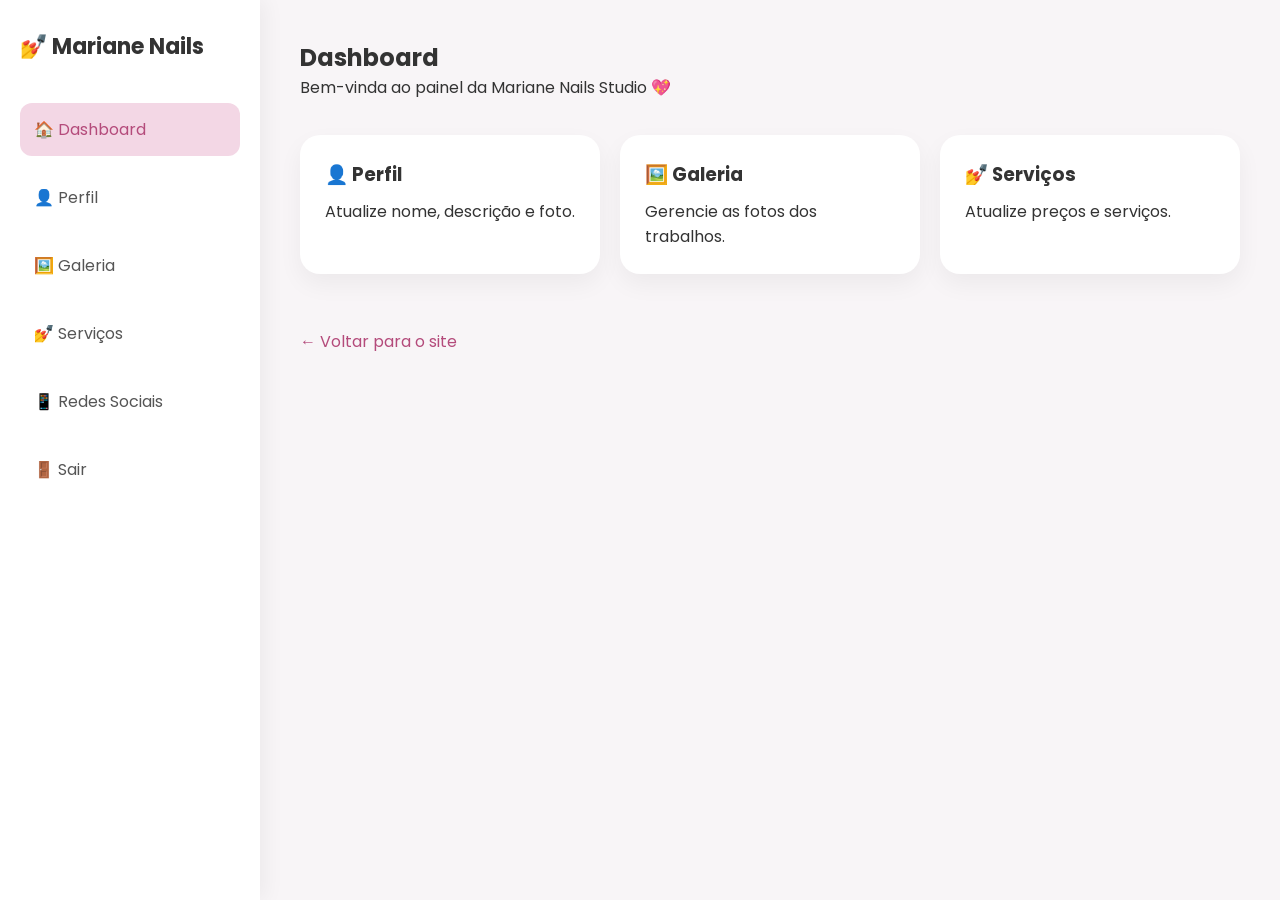
==== admin/index.html @ 2cca5878 "att" ====
<!DOCTYPE html>
<html lang="pt-BR">

<head>

    <meta charset="UTF-8">

    <meta
        name="viewport"
        content="width=device-width, initial-scale=1.0"
    >

    <title>Painel | Mariane Nails</title>

    <link
        rel="stylesheet"
        href="admin.css"
    >

    <link
        rel="preconnect"
        href="https://fonts.googleapis.com"
    >

    <link
        rel="preconnect"
        href="https://fonts.gstatic.com"
        crossorigin
    >

    <link
        href="https://fonts.googleapis.com/css2?family=Poppins:wght@300;400;500;600;700&display=swap"
        rel="stylesheet"
    >

</head>

<body>

<div class="dashboard">

    <!-- MENU -->

    <aside class="sidebar">

        <h2>💅 Mariane Nails</h2>

        <nav>

            <a
                id="menuDashboard"
                class="ativo"
            >
                🏠 Dashboard
            </a>

            <a id="menuPerfil">
                👤 Perfil
            </a>

            <a id="menuGaleria">
                🖼️ Galeria
            </a>

            <a id="menuServicos">
                💅 Serviços
            </a>

            <a id="menuRedes">
                📱 Redes Sociais
            </a>

            <a id="logout">
                🚪 Sair
            </a>

        </nav>

    </aside>

    <!-- CONTEÚDO -->

    <main class="conteudo">

        <!-- DASHBOARD -->

        <section
            id="dashboard"
            class="pagina"
        >

            <h1>Dashboard</h1>

            <p>
                Bem-vinda ao painel da Mariane Nails Studio 💖
            </p>

            <div class="cards">

                <div class="card">

                    <h3>
                        👤 Perfil
                    </h3>

                    <p>
                        Atualize nome, descrição e foto.
                    </p>

                </div>

                <div class="card">

                    <h3>
                        🖼️ Galeria
                    </h3>

                    <p>
                        Gerencie as fotos dos trabalhos.
                    </p>

                </div>

                <div class="card">

                    <h3>
                        💅 Serviços
                    </h3>

                    <p>
                        Atualize preços e serviços.
                    </p>

                </div>

            </div>

        </section>

        <!-- PERFIL -->

        <section
            id="perfil"
            class="pagina escondido"
        >

            <div class="painel">

                <h2>
                    Editar Perfil
                </h2>

                <label for="nome">
                    Nome
                </label>

                <input
                    id="nome"
                    type="text"
                >

                <label for="descricao">
                    Descrição
                </label>

                <textarea id="descricao"></textarea>

                <button id="salvarPerfil">
                    Salvar Alterações
                </button>

            </div>

            <div class="painel">

                <h2>
                    Foto de Perfil
                </h2>

                <div class="fotoPerfil">

                    <img
                        id="previewFoto"
                        src=""
                        alt="Foto de Perfil"
                    >

                </div>

                <input
                    id="foto"
                    type="file"
                    accept="image/*"
                >

                <button id="salvarFoto">
                    Atualizar Foto
                </button>

            </div>

        </section>

        <!-- GALERIA -->

        <section
            id="galeria"
            class="pagina escondido"
        >

            <div class="painel">

                <h2>
                    Adicionar à galeria
                </h2>

                <p>
                    Escolha entre uma foto de trabalho ou um comparativo de antes e depois.
                </p>

                <label for="tipoGaleria">
                    Tipo de publicação
                </label>

                <select id="tipoGaleria">

                    <option value="trabalho">
                        Trabalho
                    </option>

                    <option value="antes_depois">
                        Antes e Depois
                    </option>

                </select>

                <label for="tituloGaleria">
                    Título
                </label>

                <input
                    id="tituloGaleria"
                    type="text"
                    placeholder="Ex: Alongamento em gel"
                >

                <!-- FOTO DE TRABALHO -->

                <div id="campoTrabalho">

                    <label for="fotoTrabalho">
                        Foto do trabalho
                    </label>

                    <input
                        id="fotoTrabalho"
                        type="file"
                        accept="image/*"
                    >

                    <div
                        id="previewTrabalhoContainer"
                        class="previewGaleria escondido"
                    >

                        <img
                            id="previewTrabalho"
                            src=""
                            alt="Prévia do trabalho"
                        >

                    </div>

                </div>

                <!-- ANTES E DEPOIS -->

                <div
                    id="campoAntesDepois"
                    class="escondido"
                >

                    <div class="camposAntesDepois">

                        <div>

                            <label for="fotoAntes">
                                Foto do antes
                            </label>

                            <input
                                id="fotoAntes"
                                type="file"
                                accept="image/*"
                            >

                            <div
                                id="previewAntesContainer"
                                class="previewGaleria escondido"
                            >

                                <img
                                    id="previewAntes"
                                    src=""
                                    alt="Prévia da foto antes"
                                >

                            </div>

                        </div>

                        <div>

                            <label for="fotoDepois">
                                Foto do depois
                            </label>

                            <input
                                id="fotoDepois"
                                type="file"
                                accept="image/*"
                            >

                            <div
                                id="previewDepoisContainer"
                                class="previewGaleria escondido"
                            >

                                <img
                                    id="previewDepois"
                                    src=""
                                    alt="Prévia da foto depois"
                                >

                            </div>

                        </div>

                    </div>

                </div>

                <button id="salvarGaleria">
                    Adicionar à Galeria
                </button>

                <p
                    id="mensagemGaleria"
                    class="mensagemGaleria"
                ></p>

            </div>

            <div class="painel">

                <div class="cabecalhoGaleria">

                    <div>

                        <h2>
                            Fotos cadastradas
                        </h2>

                        <p>
                            Visualize e remova os trabalhos publicados.
                        </p>

                    </div>

                    <button
                        id="atualizarGaleria"
                        type="button"
                        class="botaoSecundario"
                    >
                        ↻ Atualizar
                    </button>

                </div>

                <div id="listaGaleria">

                    <p>
                        Carregando galeria...
                    </p>

                </div>

            </div>

        </section>

        <!-- SERVIÇOS -->

        <section
            id="servicos"
            class="pagina escondido"
        >

            <div class="painel">

                <h2>
                    Serviços
                </h2>

                <p>
                    Em breve você poderá cadastrar e editar todos os serviços.
                </p>

            </div>

        </section>

        <!-- REDES -->

        <section
            id="redes"
            class="pagina escondido"
        >

            <div class="painel">

                <h2>
                    Redes Sociais
                </h2>

                <label for="whatsapp">
                    WhatsApp
                </label>

                <input
                    id="whatsapp"
                    type="text"
                    placeholder="5511999999999"
                >

                <label for="instagram">
                    Instagram
                </label>

                <input
                    id="instagram"
                    type="text"
                    placeholder="@marianenails"
                >

                <label for="endereco">
                    Endereço
                </label>

                <input
                    id="endereco"
                    type="text"
                    placeholder="Rua..."
                >

                <button id="salvarRedes">
                    Salvar Redes
                </button>

            </div>

        </section>

        <a
            href="../index.html"
            class="voltar"
        >
            ← Voltar para o site
        </a>

    </main>

</div>

<script src="https://cdn.jsdelivr.net/npm/@supabase/supabase-js@2"></script>

<script src="../supabase.js"></script>

<script src="admin.js"></script>

</body>

</html>
---- admin/admin.css ----
* {
    margin: 0;
    padding: 0;
    box-sizing: border-box;
    font-family: "Poppins", sans-serif;
}


body {

    background: #f8f5f7;
    color: #333;

}



.dashboard {

    display: flex;
    min-height: 100vh;

}



/* MENU LATERAL */

.sidebar {

    width: 260px;
    background: white;
    padding: 30px 20px;
    box-shadow: 5px 0 20px rgba(0,0,0,0.05);

}



.sidebar h2 {

    margin-bottom: 40px;
    font-size: 22px;

}



.sidebar nav {

    display: flex;
    flex-direction: column;
    gap: 15px;

}



.sidebar a {

    text-decoration: none;
    color: #555;
    padding: 14px;
    border-radius: 12px;
    cursor: pointer;
    transition: .3s;

}



.sidebar a:hover,
.sidebar .ativo {

    background: #f3d7e5;
    color: #b44b7b;

}





/* CONTEÚDO */


.conteudo {

    flex: 1;
    padding: 40px;

}



header h1 {

    font-size: 32px;

}



header p {

    color: #777;
    margin-top: 5px;

}






/* CARDS */


.cards {

    display: grid;
    grid-template-columns: repeat(3,1fr);
    gap: 20px;
    margin: 35px 0;

}



.card {

    background: white;
    padding: 25px;
    border-radius: 20px;
    box-shadow: 0 10px 25px rgba(0,0,0,0.05);

}



.card h3 {

    margin-bottom: 10px;

}





/* PAINEL */


.painel {

    background: white;
    padding: 30px;
    border-radius: 20px;
    margin-bottom: 25px;
    box-shadow: 0 10px 25px rgba(0,0,0,0.05);

}



.painel h2 {

    margin-bottom: 20px;

}



label {

    display: block;
    margin-bottom: 8px;
    font-weight: 500;

}



input,
textarea {


    width: 100%;
    padding: 14px;
    border-radius: 12px;
    border: 1px solid #ddd;
    margin-bottom: 20px;
    outline: none;

}



textarea {

    min-height: 120px;
    resize: none;

}



button {


    background: #c86b99;
    color: white;
    border: none;
    padding: 14px 25px;
    border-radius: 12px;
    cursor: pointer;
    font-size: 15px;
    transition: .3s;

}



button:hover {

    transform: translateY(-2px);

}





.voltar {


    display: inline-block;
    margin-top: 20px;
    color: #b44b7b;
    text-decoration: none;

}





@media(max-width:900px){


    .dashboard{

        flex-direction: column;

    }


    .sidebar{

        width:100%;

    }


    .cards{

        grid-template-columns:1fr;

    }


}
.pagina{

    display:block;

}

.escondido{

    display:none;

}
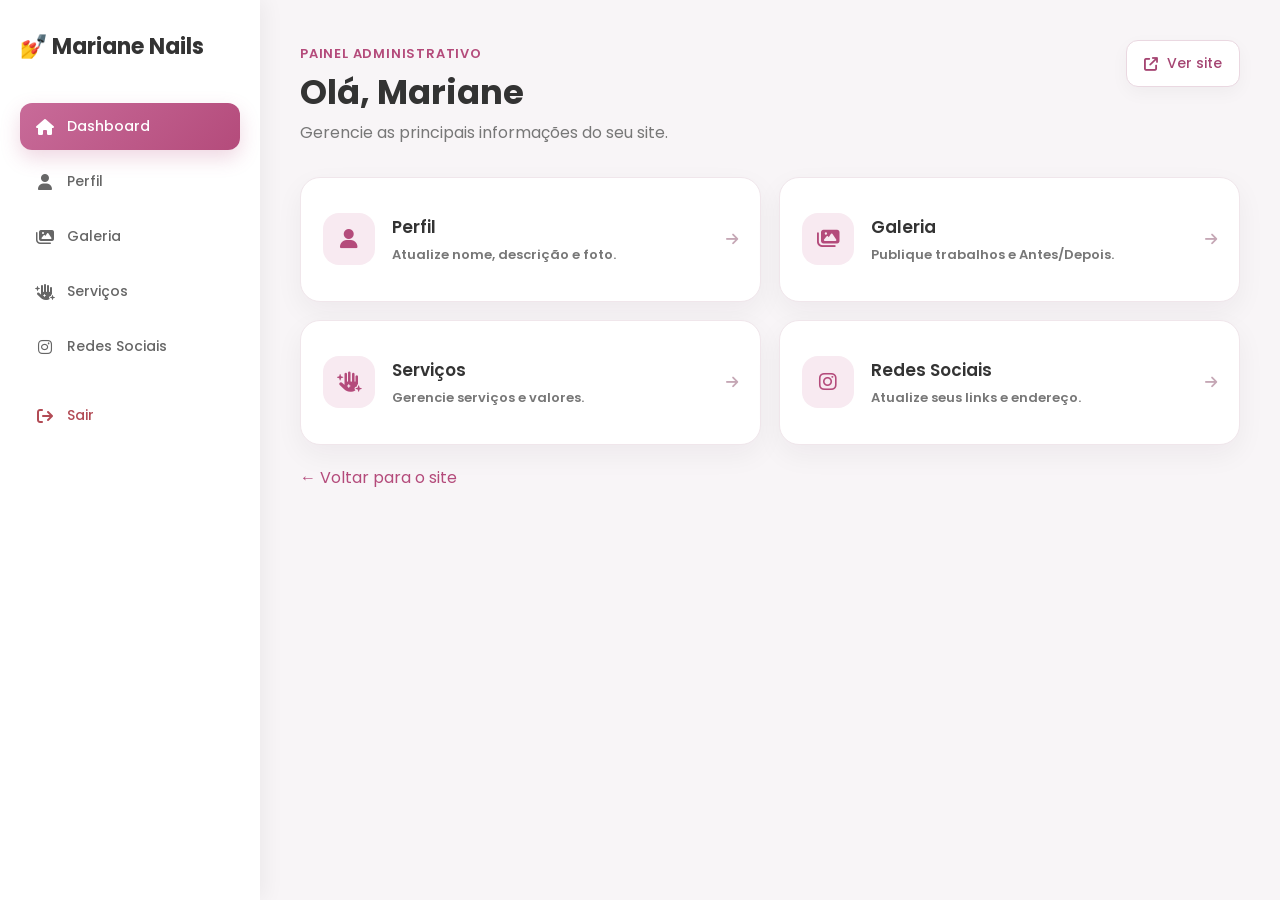
==== commit e8acc18b: "Layout final Mariane Nails Studio" ====
--- a/admin/index.html
+++ b/admin/index.html
@@ -11,6 +11,12 @@
     >
 
     <title>Painel | Mariane Nails</title>
+
+    <link
+    rel="stylesheet"
+    href="https://cdn.jsdelivr.net/npm/cropperjs@1.6.2/dist/cropper.min.css"
+    >
+
 
     <link
         rel="stylesheet"
@@ -32,6 +38,12 @@
         href="https://fonts.googleapis.com/css2?family=Poppins:wght@300;400;500;600;700&display=swap"
         rel="stylesheet"
     >
+    <link
+    rel="stylesheet"
+    href="https://cdnjs.cloudflare.com/ajax/libs/font-awesome/6.7.2/css/all.min.css"
+    >
+
+
 
 </head>
 
@@ -45,36 +57,40 @@
 
         <h2>💅 Mariane Nails</h2>
 
-        <nav>
-
-            <a
-                id="menuDashboard"
-                class="ativo"
-            >
-                🏠 Dashboard
-            </a>
-
-            <a id="menuPerfil">
-                👤 Perfil
-            </a>
-
-            <a id="menuGaleria">
-                🖼️ Galeria
-            </a>
-
-            <a id="menuServicos">
-                💅 Serviços
-            </a>
-
-            <a id="menuRedes">
-                📱 Redes Sociais
-            </a>
-
-            <a id="logout">
-                🚪 Sair
-            </a>
-
-        </nav>
+<nav>
+
+    <a id="menuDashboard" class="ativo">
+        <i class="fa-solid fa-house"></i>
+        <span>Dashboard</span>
+    </a>
+
+    <a id="menuPerfil">
+        <i class="fa-solid fa-user"></i>
+        <span>Perfil</span>
+    </a>
+
+    <a id="menuGaleria">
+        <i class="fa-solid fa-images"></i>
+        <span>Galeria</span>
+    </a>
+
+    <a id="menuServicos">
+        <i class="fa-solid fa-hand-sparkles"></i>
+        <span>Serviços</span>
+    </a>
+
+    <a id="menuRedes">
+        <i class="fa-brands fa-instagram"></i>
+        <span>Redes Sociais</span>
+    </a>
+
+    <a id="logout">
+        <i class="fa-solid fa-arrow-right-from-bracket"></i>
+        <span>Sair</span>
+    </a>
+
+
+</nav>
 
     </aside>
 
@@ -84,58 +100,114 @@
 
         <!-- DASHBOARD -->
 
-        <section
-            id="dashboard"
-            class="pagina"
-        >
-
-            <h1>Dashboard</h1>
+        <section id="dashboard" class="pagina">
+
+    <div class="dashboardCabecalho">
+
+        <div>
+            <span class="dashboardEtiqueta">
+                Painel administrativo
+            </span>
+
+            <h1>Olá, Mariane</h1>
 
             <p>
-                Bem-vinda ao painel da Mariane Nails Studio 💖
+                Gerencie as principais informações do seu site.
             </p>
-
-            <div class="cards">
-
-                <div class="card">
-
-                    <h3>
-                        👤 Perfil
-                    </h3>
-
-                    <p>
-                        Atualize nome, descrição e foto.
-                    </p>
-
-                </div>
-
-                <div class="card">
-
-                    <h3>
-                        🖼️ Galeria
-                    </h3>
-
-                    <p>
-                        Gerencie as fotos dos trabalhos.
-                    </p>
-
-                </div>
-
-                <div class="card">
-
-                    <h3>
-                        💅 Serviços
-                    </h3>
-
-                    <p>
-                        Atualize preços e serviços.
-                    </p>
-
-                </div>
-
-            </div>
-
-        </section>
+        </div>
+
+        <a
+            href="../index.html"
+            class="verSite"
+            target="_blank"
+        >
+            <i class="fa-solid fa-arrow-up-right-from-square"></i>
+            Ver site
+        </a>
+
+    </div>
+
+    <div class="cardsDashboard">
+
+        <button
+            class="cardDashboard"
+            type="button"
+            data-abrir-pagina="perfil"
+        >
+            <span class="iconeCardDashboard">
+                <i class="fa-solid fa-user"></i>
+            </span>
+
+            <span class="conteudoCardDashboard">
+                <strong>Perfil</strong>
+                <small>
+                    Atualize nome, descrição e foto.
+                </small>
+            </span>
+
+            <i class="fa-solid fa-arrow-right setaCard"></i>
+        </button>
+
+        <button
+            class="cardDashboard"
+            type="button"
+            data-abrir-pagina="galeria"
+        >
+            <span class="iconeCardDashboard">
+                <i class="fa-solid fa-images"></i>
+            </span>
+
+            <span class="conteudoCardDashboard">
+                <strong>Galeria</strong>
+                <small>
+                    Publique trabalhos e Antes/Depois.
+                </small>
+            </span>
+
+            <i class="fa-solid fa-arrow-right setaCard"></i>
+        </button>
+
+        <button
+            class="cardDashboard"
+            type="button"
+            data-abrir-pagina="servicos"
+        >
+            <span class="iconeCardDashboard">
+                <i class="fa-solid fa-hand-sparkles"></i>
+            </span>
+
+            <span class="conteudoCardDashboard">
+                <strong>Serviços</strong>
+                <small>
+                    Gerencie serviços e valores.
+                </small>
+            </span>
+
+            <i class="fa-solid fa-arrow-right setaCard"></i>
+        </button>
+
+        <button
+            class="cardDashboard"
+            type="button"
+            data-abrir-pagina="redes"
+        >
+            <span class="iconeCardDashboard">
+                <i class="fa-brands fa-instagram"></i>
+            </span>
+
+            <span class="conteudoCardDashboard">
+                <strong>Redes Sociais</strong>
+                <small>
+                    Atualize seus links e endereço.
+                </small>
+            </span>
+
+            <i class="fa-solid fa-arrow-right setaCard"></i>
+        </button>
+
+    </div>
+
+</section>
 
         <!-- PERFIL -->
 
@@ -218,21 +290,92 @@
                     Escolha entre uma foto de trabalho ou um comparativo de antes e depois.
                 </p>
 
-                <label for="tipoGaleria">
-                    Tipo de publicação
-                </label>
-
-                <select id="tipoGaleria">
-
-                    <option value="trabalho">
-                        Trabalho
-                    </option>
-
-                    <option value="antes_depois">
-                        Antes e Depois
-                    </option>
-
-                </select>
+               <div class="grupoTipoGaleria">
+
+    <label>
+        Tipo de publicação
+    </label>
+
+    <p class="descricaoCampo">
+        Escolha como o conteúdo será exibido na galeria.
+    </p>
+
+    <div class="opcoesTipoGaleria">
+
+        <button
+            type="button"
+            class="opcaoTipoGaleria ativa"
+            data-tipo-galeria="trabalho"
+        >
+
+            <span class="iconeTipoGaleria">
+                <i class="fa-solid fa-image"></i>
+            </span>
+
+            <span class="textoTipoGaleria">
+
+                <strong>
+                    Trabalho
+                </strong>
+
+                <small>
+                    Publicação com uma única imagem.
+                </small>
+
+            </span>
+
+            <span class="marcadorTipoGaleria">
+                <i class="fa-solid fa-check"></i>
+            </span>
+
+        </button>
+
+        <button
+            type="button"
+            class="opcaoTipoGaleria"
+            data-tipo-galeria="antes_depois"
+        >
+
+            <span class="iconeTipoGaleria">
+                <i class="fa-solid fa-table-columns"></i>
+            </span>
+
+            <span class="textoTipoGaleria">
+
+                <strong>
+                    Antes e Depois
+                </strong>
+
+                <small>
+                    Comparativo utilizando duas imagens.
+                </small>
+
+            </span>
+
+            <span class="marcadorTipoGaleria">
+                <i class="fa-solid fa-check"></i>
+            </span>
+
+        </button>
+
+    </div>
+
+    <select
+        id="tipoGaleria"
+        class="selectTipoGaleriaOculto"
+        aria-hidden="true"
+        tabindex="-1"
+    >
+        <option value="trabalho">
+            Trabalho
+        </option>
+
+        <option value="antes_depois">
+            Antes e Depois
+        </option>
+    </select>
+
+    </div>
 
                 <label for="tituloGaleria">
                     Título
@@ -472,10 +615,100 @@
 
 </div>
 
+<!-- EDITOR DE RECORTE DE IMAGEM -->
+
+<div
+    id="modalRecorte"
+    class="modalRecorte escondido"
+    aria-hidden="true"
+>
+
+    <div class="modalRecorteConteudo">
+
+        <div class="modalRecorteCabecalho">
+
+            <div>
+                <h2>Ajustar imagem</h2>
+
+                <p>
+                    Arraste e aplique zoom para enquadrar a foto.
+                </p>
+            </div>
+
+            <button
+                id="fecharRecorte"
+                class="fecharRecorte"
+                type="button"
+                aria-label="Fechar editor"
+            >
+                ×
+            </button>
+
+        </div>
+
+        <div class="areaRecorte">
+
+            <img
+                id="imagemRecorte"
+                src=""
+                alt="Imagem para recortar"
+            >
+
+        </div>
+
+        <p class="informacaoRecorte">
+            A imagem será salva no formato 4:5 — 1080 × 1350 px.
+        </p>
+
+        <div class="controlesRecorte">
+
+            <button
+                id="diminuirZoom"
+                type="button"
+                class="botaoRecorteSecundario"
+            >
+                − Zoom
+            </button>
+
+            <button
+                id="aumentarZoom"
+                type="button"
+                class="botaoRecorteSecundario"
+            >
+                + Zoom
+            </button>
+
+            <button
+                id="cancelarRecorte"
+                type="button"
+                class="botaoRecorteSecundario"
+            >
+                Cancelar
+            </button>
+
+            <button
+                id="confirmarRecorte"
+                type="button"
+            >
+                Usar imagem
+            </button>
+
+        </div>
+
+    </div>
+
+</div>
+
+
+
 <script src="https://cdn.jsdelivr.net/npm/@supabase/supabase-js@2"></script>
 
+<script src="https://cdn.jsdelivr.net/npm/cropperjs@1.6.2/dist/cropper.min.js"></script>
+
 <script src="../supabase.js"></script>
 
+<script src="cropper.js"></script>
+
 <script src="admin.js"></script>
 
 </body>
--- a/admin/admin.css
+++ b/admin/admin.css
@@ -1,283 +1,1171 @@
+/* =========================================
+   CONFIGURAÇÕES GERAIS
+========================================= */
+
 * {
     margin: 0;
     padding: 0;
     box-sizing: border-box;
     font-family: "Poppins", sans-serif;
-}
-
-
-body {
-
-    background: #f8f5f7;
+ }
+
+ body {
+     background: #f8f5f7;
     color: #333;
-
-}
-
-
-
-.dashboard {
-
+}
+
+button,
+input,
+textarea,
+select {
+    font-family: inherit;
+}
+
+
+/* =========================================
+   ESTRUTURA DO PAINEL
+========================================= */
+
+ .dashboard {
     display: flex;
     min-height: 100vh;
-
-}
-
-
-
-/* MENU LATERAL */
-
-.sidebar {
-
+}
+
+.conteudo {
+    flex: 1;
+    min-width: 0;
+    padding: 40px;
+}
+
+
+/* =========================================
+   MENU LATERAL
+========================================= */
+
+ .sidebar {
     width: 260px;
-    background: white;
+    flex-shrink: 0;
+    background: #fff;
     padding: 30px 20px;
-    box-shadow: 5px 0 20px rgba(0,0,0,0.05);
-
-}
-
-
-
+    box-shadow: 5px 0 20px rgba(0, 0, 0, 0.05);
+}
+ 
 .sidebar h2 {
-
-    margin-bottom: 40px;
+     margin-bottom: 40px;
     font-size: 22px;
-
-}
-
-
-
+ }
+ 
 .sidebar nav {
-
+     display: flex;
+    flex-direction: column;
+    gap: 8px;
+}
+ 
+.sidebar a {
     display: flex;
-    flex-direction: column;
-    gap: 15px;
-
-}
-
-
-
-.sidebar a {
-
+    align-items: center;
+    gap: 12px;
+    color: #666;
+    padding: 13px 15px;
+    border-radius: 12px;
     text-decoration: none;
-    color: #555;
-    padding: 14px;
-    border-radius: 12px;
-    cursor: pointer;
-    transition: .3s;
-
-}
-
-
-
-.sidebar a:hover,
-.sidebar .ativo {
-
-    background: #f3d7e5;
+     cursor: pointer;
+    font-size: 14px;
+    font-weight: 500;
+    transition:
+        background 0.2s ease,
+        color 0.2s ease,
+        transform 0.2s ease;
+}
+
+.sidebar a i {
+    width: 20px;
+    font-size: 16px;
+    text-align: center;
+}
+
+.sidebar a:hover {
     color: #b44b7b;
-
-}
-
-
-
-
-
-/* CONTEÚDO */
-
-
-.conteudo {
-
-    flex: 1;
-    padding: 40px;
-
-}
-
-
-
-header h1 {
-
+    background: #faf0f5;
+    transform: translateX(3px);
+}
+
+.sidebar a.ativo {
+    color: #fff;
+    background: linear-gradient(
+        135deg,
+        #c86b99,
+        #b44b7b
+    );
+    box-shadow: 0 8px 20px rgba(180, 75, 123, 0.22);
+}
+
+#logout {
+    margin-top: 14px;
+    color: #b24b55;
+}
+
+#logout:hover {
+    color: #fff;
+    background: #d85c68;
+}
+
+
+/* =========================================
+   PÁGINAS
+========================================= */
+
+.pagina {
+    display: block;
+}
+
+.escondido {
+    display: none !important;
+}
+
+.pagina > h1 {
+    margin-bottom: 8px;
     font-size: 32px;
-
-}
-
-
-
-header p {
-
+ }
+
+.pagina > p {
     color: #777;
-    margin-top: 5px;
-
-}
-
-
-
-
-
-
-/* CARDS */
-
-
-.cards {
-
+}
+
+
+/* =========================================
+   CARDS DO DASHBOARD
+========================================= */
+
+ .cards {
     display: grid;
-    grid-template-columns: repeat(3,1fr);
+    grid-template-columns: repeat(3, minmax(0, 1fr));
     gap: 20px;
-    margin: 35px 0;
-
-}
-
-
-
+     margin: 35px 0;
+}
+ 
 .card {
-
-    background: white;
+    background: #fff;
     padding: 25px;
     border-radius: 20px;
-    box-shadow: 0 10px 25px rgba(0,0,0,0.05);
-
-}
-
-
-
-.card h3 {
-
-    margin-bottom: 10px;
-
-}
-
-
-
-
-
-/* PAINEL */
-
+    box-shadow: 0 10px 25px rgba(0, 0, 0, 0.05);
+ }
+
+ .card h3 {
+     margin-bottom: 10px;
+}
+
+.card p {
+    color: #777;
+}
+
+
+/* =========================================
+   PAINÉIS
+========================================= */
 
 .painel {
-
-    background: white;
+    width: 100%;
+    background: #fff;
     padding: 30px;
+    margin-bottom: 25px;
     border-radius: 20px;
-    margin-bottom: 25px;
-    box-shadow: 0 10px 25px rgba(0,0,0,0.05);
-
-}
-
-
-
+    box-shadow: 0 10px 25px rgba(0, 0, 0, 0.05);
+}
+ 
 .painel h2 {
-
-    margin-bottom: 20px;
-
-}
-
-
+    margin-bottom: 12px;
+}
+
+.painel > p {
+    color: #777;
+    margin-bottom: 22px;
+}
+
+
+/* =========================================
+   FORMULÁRIOS
+========================================= */
 
 label {
-
-    display: block;
+     display: block;
     margin-bottom: 8px;
     font-weight: 500;
-
-}
-
-
-
+ }
+ 
 input,
-textarea {
-
-
+textarea,
+select {
     width: 100%;
     padding: 14px;
+    margin-bottom: 20px;
+    border: 1px solid #ddd;
     border-radius: 12px;
-    border: 1px solid #ddd;
-    margin-bottom: 20px;
+    background: #fff;
+    color: #333;
     outline: none;
-
-}
-
-
+    font-size: 15px;
+    transition: border-color 0.2s, box-shadow 0.2s;
+}
+
+input:focus,
+textarea:focus,
+select:focus {
+    border-color: #c86b99;
+    box-shadow: 0 0 0 3px rgba(200, 107, 153, 0.14);
+}
+
+input[type="file"] {
+    padding: 11px;
+    cursor: pointer;
+}
 
 textarea {
-
-    min-height: 120px;
-    resize: none;
-
-}
-
-
-
-button {
-
-
+     min-height: 120px;
+    resize: vertical;
+}
+
+select {
+    cursor: pointer;
+}
+
+
+/* =========================================
+   BOTÕES
+========================================= */
+
+ button {
     background: #c86b99;
-    color: white;
+    color: #fff;
     border: none;
     padding: 14px 25px;
     border-radius: 12px;
     cursor: pointer;
     font-size: 15px;
-    transition: .3s;
-
-}
-
-
-
-button:hover {
-
+    transition: transform 0.2s, opacity 0.2s;
+}
+ 
+ button:hover {
     transform: translateY(-2px);
-
-}
-
-
+}
+
+button:disabled {
+    opacity: 0.65;
+    cursor: not-allowed;
+    transform: none;
+}
+
+.botaoSecundario {
+    padding: 11px 18px;
+}
+
+
+/* =========================================
+   FOTO DE PERFIL
+========================================= */
+
+.fotoPerfil {
+    width: 150px;
+    height: 150px;
+    margin-bottom: 20px;
+    border-radius: 50%;
+    overflow: hidden;
+    background: #f1edf0;
+}
+
+.fotoPerfil img {
+    display: block;
+    width: 100%;
+    height: 100%;
+    object-fit: cover;
+}
+
+
+/* =========================================
+   PRÉVIAS DA GALERIA
+========================================= */
+
+.previewGaleria {
+    width: 100%;
+    max-width: 320px;
+    margin: -5px 0 20px;
+    overflow: hidden;
+    border-radius: 15px;
+    background: #f3eef1;
+}
+
+.previewGaleria img {
+    display: block;
+    width: 100%;
+    height: 220px;
+    max-width: 100%;
+    object-fit: cover;
+}
+
+.camposAntesDepois {
+    display: grid;
+    grid-template-columns: repeat(2, minmax(0, 1fr));
+    gap: 20px;
+}
+
+
+/* =========================================
+   CABEÇALHO DA LISTA DA GALERIA
+========================================= */
+
+.cabecalhoGaleria {
+    display: flex;
+    align-items: flex-start;
+    justify-content: space-between;
+    gap: 20px;
+    margin-bottom: 20px;
+}
+
+.cabecalhoGaleria h2 {
+    margin-bottom: 5px;
+}
+
+.cabecalhoGaleria p {
+    color: #777;
+}
+
+
+/* =========================================
+   FOTOS CADASTRADAS
+========================================= */
+
+#listaGaleria {
+    display: grid;
+    grid-template-columns: repeat(auto-fill, minmax(260px, 1fr));
+    align-items: start;
+    gap: 20px;
+    width: 100%;
+}
+
+.itemGaleria {
+    width: 100%;
+    min-width: 0;
+    background: #fff;
+    border: 1px solid #f0e9ed;
+    border-radius: 18px;
+    overflow: hidden;
+    box-shadow: 0 5px 20px rgba(0, 0, 0, 0.08);
+}
+
+.imagensItemGaleria {
+    display: grid;
+    grid-template-columns: 1fr;
+    width: 100%;
+    overflow: hidden;
+}
+
+.imagensItemGaleria.duasImagens {
+    grid-template-columns: repeat(2, minmax(0, 1fr));
+}
+
+.imagemComLegenda {
+    position: relative;
+    min-width: 0;
+    overflow: hidden;
+    background: #eee;
+}
+
+.imagemComLegenda span {
+    position: absolute;
+    top: 10px;
+    left: 10px;
+    z-index: 2;
+    padding: 5px 9px;
+    border-radius: 8px;
+    background: rgba(255, 255, 255, 0.9);
+    color: #333;
+    font-size: 12px;
+    font-weight: 600;
+}
+
+#listaGaleria .imagensItemGaleria img {
+    display: block;
+    width: 100% !important;
+    height: 220px !important;
+    max-width: 100% !important;
+    object-fit: cover;
+}
+
+.informacoesItemGaleria {
+    display: flex;
+    flex-direction: column;
+    padding: 15px;
+}
+
+.informacoesItemGaleria strong {
+    display: block;
+    margin-bottom: 4px;
+}
+
+.informacoesItemGaleria small {
+    display: block;
+    margin-bottom: 15px;
+    color: #777;
+}
+
+.botaoExcluirGaleria {
+    width: 100%;
+    margin-top: auto;
+    padding: 11px;
+    background: #ff4d4d;
+    border-radius: 10px;
+}
+
+.botaoExcluirGaleria:hover {
+    background: #e53935;
+}
+
+
+/* =========================================
+   MENSAGENS DA GALERIA
+========================================= */
+
+.mensagemGaleria {
+    margin-top: 15px;
+    font-size: 14px;
+    font-weight: 500;
+}
+
+.mensagemGaleria.sucesso {
+    color: #238636;
+}
+
+.mensagemGaleria.erro {
+    color: #d93025;
+}
+
+
+/* =========================================
+   LINK VOLTAR
+========================================= */
 
 
 
 .voltar {
-
-
+ 
     display: inline-block;
     margin-top: 20px;
     color: #b44b7b;
     text-decoration: none;
-
-}
-
-
-
-
-
-@media(max-width:900px){
-
-
-    .dashboard{
-
+}
+
+
+/* =========================================
+   TABLET E CELULAR
+========================================= */
+
+@media (max-width: 900px) {
+    .dashboard {
         flex-direction: column;
-
-    }
-
-
-    .sidebar{
-
-        width:100%;
-
-    }
-
-
-    .cards{
-
-        grid-template-columns:1fr;
-
-    }
-
-
-}
-.pagina{
-
-    display:block;
-
-}
-
-.escondido{
-
-    display:none;
-
+    }
+
+    .sidebar {
+        width: 100%;
+        padding: 20px;
+    }
+
+    .sidebar h2 {
+        margin-bottom: 20px;
+    }
+
+    .sidebar nav {
+        display: grid;
+        grid-template-columns: repeat(3, minmax(0, 1fr));
+        gap: 10px;
+    }
+
+    .sidebar a {
+        padding: 12px 8px;
+        text-align: center;
+        font-size: 13px;
+    }
+
+    .conteudo {
+        padding: 25px;
+    }
+
+    .cards {
+        grid-template-columns: 1fr;
+    }
+}
+
+@media (max-width: 700px) {
+    .conteudo {
+        padding: 16px;
+    }
+
+    .painel {
+        padding: 20px;
+        border-radius: 16px;
+    }
+
+    .pagina > h1 {
+        font-size: 26px;
+    }
+
+    .sidebar nav {
+        grid-template-columns: repeat(2, minmax(0, 1fr));
+    }
+
+    .camposAntesDepois {
+        grid-template-columns: 1fr;
+    }
+
+    .previewGaleria {
+        max-width: 100%;
+    }
+
+    .previewGaleria img {
+        height: 200px;
+    }
+
+    .cabecalhoGaleria {
+        flex-direction: column;
+    }
+
+    #listaGaleria {
+        grid-template-columns: 1fr;
+    }
+
+    #listaGaleria .imagensItemGaleria img {
+        height: 210px !important;
+    }
+
+    .imagensItemGaleria.duasImagens {
+        grid-template-columns: repeat(2, minmax(0, 1fr));
+    }
+}
+
+@media (max-width: 420px) {
+    .sidebar nav {
+        grid-template-columns: 1fr 1fr;
+    }
+
+    .sidebar a {
+        font-size: 12px;
+    }
+
+    .painel {
+        padding: 16px;
+    }
+
+    button {
+        width: 100%;
+    }
+
+    #listaGaleria .imagensItemGaleria img {
+        height: 190px !important;
+    }
+}
+/* =========================================
+   EDITOR DE RECORTE
+========================================= */
+
+.modalRecorte {
+    position: fixed;
+    inset: 0;
+    z-index: 9999;
+    display: flex;
+    align-items: center;
+    justify-content: center;
+    padding: 20px;
+    background: rgba(24, 15, 21, 0.72);
+    backdrop-filter: blur(10px);
+    -webkit-backdrop-filter: blur(10px);
+}
+
+.modalRecorte.escondido {
+    display: none !important;
+}
+
+.modalRecorteConteudo {
+    width: min(100%, 720px);
+    max-height: 94vh;
+    overflow-y: auto;
+    padding: 24px;
+    border-radius: 22px;
+    background: #fff;
+    box-shadow: 0 24px 70px rgba(0, 0, 0, 0.3);
+}
+
+.modalRecorteCabecalho {
+    display: flex;
+    align-items: flex-start;
+    justify-content: space-between;
+    gap: 20px;
+    margin-bottom: 18px;
+}
+
+.modalRecorteCabecalho h2 {
+    margin-bottom: 4px;
+}
+
+.modalRecorteCabecalho p {
+    color: #777;
+    font-size: 14px;
+}
+
+.fecharRecorte {
+    display: grid;
+    place-items: center;
+    flex-shrink: 0;
+    width: 42px;
+    height: 42px;
+    padding: 0;
+    border-radius: 50%;
+    font-size: 26px;
+}
+
+.areaRecorte {
+    width: 100%;
+    height: min(62vh, 520px);
+    overflow: hidden;
+    border-radius: 16px;
+    background: #231d21;
+}
+
+.areaRecorte img {
+    display: block;
+    max-width: 100%;
+}
+
+.informacaoRecorte {
+    margin: 14px 0;
+    color: #777;
+    font-size: 13px;
+    text-align: center;
+}
+
+.controlesRecorte {
+    display: flex;
+    flex-wrap: wrap;
+    justify-content: flex-end;
+    gap: 10px;
+}
+
+.botaoRecorteSecundario {
+    background: #f4e3eb;
+    color: #a43e70;
+}
+
+body.recorteAberto {
+    overflow: hidden;
+}
+
+@media (max-width: 600px) {
+    .modalRecorte {
+        align-items: flex-end;
+        padding: 0;
+    }
+
+    .modalRecorteConteudo {
+        width: 100%;
+        max-height: 96vh;
+        padding: 18px;
+        border-radius: 22px 22px 0 0;
+    }
+
+    .areaRecorte {
+        height: 58vh;
+        max-height: 500px;
+    }
+
+    .controlesRecorte {
+        display: grid;
+        grid-template-columns: 1fr 1fr;
+    }
+
+    .controlesRecorte button {
+        width: 100%;
+    }
+
+    #confirmarRecorte {
+        grid-column: 1 / -1;
+    }
+}
+/* =========================================
+   DASHBOARD
+========================================= */
+
+.dashboardCabecalho {
+    display: flex;
+    align-items: flex-start;
+    justify-content: space-between;
+    gap: 25px;
+    margin-bottom: 32px;
+}
+
+.dashboardEtiqueta {
+    display: inline-block;
+    margin-bottom: 8px;
+    color: #b44b7b;
+    font-size: 13px;
+    font-weight: 600;
+    text-transform: uppercase;
+    letter-spacing: 0.8px;
+}
+
+.dashboardCabecalho h1 {
+    margin-bottom: 7px;
+    font-size: 34px;
+    line-height: 1.2;
+}
+
+.dashboardCabecalho p {
+    color: #777;
+}
+
+.verSite {
+    display: inline-flex;
+    align-items: center;
+    gap: 9px;
+    flex-shrink: 0;
+    padding: 12px 17px;
+    border: 1px solid #ead8e1;
+    border-radius: 12px;
+    background: #fff;
+    color: #a54572;
+    text-decoration: none;
+    font-size: 14px;
+    font-weight: 500;
+    box-shadow: 0 6px 18px rgba(0, 0, 0, 0.04);
+    transition: 0.2s ease;
+}
+
+.verSite:hover {
+    border-color: #c86b99;
+    transform: translateY(-2px);
+}
+
+.cardsDashboard {
+    display: grid;
+    grid-template-columns: repeat(2, minmax(0, 1fr));
+    gap: 18px;
+}
+
+.cardDashboard {
+    display: flex;
+    align-items: center;
+    gap: 17px;
+    width: 100%;
+    min-height: 125px;
+    padding: 22px;
+    border: 1px solid #f0e6eb;
+    border-radius: 20px;
+    background: #fff;
+    color: #333;
+    text-align: left;
+    box-shadow: 0 10px 28px rgba(35, 24, 30, 0.05);
+    transition:
+        transform 0.2s ease,
+        box-shadow 0.2s ease,
+        border-color 0.2s ease;
+}
+
+.cardDashboard:hover {
+    border-color: #e3b8cd;
+    transform: translateY(-4px);
+    box-shadow: 0 16px 35px rgba(180, 75, 123, 0.12);
+}
+
+.iconeCardDashboard {
+    display: grid;
+    place-items: center;
+    flex-shrink: 0;
+    width: 52px;
+    height: 52px;
+    border-radius: 16px;
+    background: #f8eaf1;
+    color: #b44b7b;
+    font-size: 20px;
+}
+
+.conteudoCardDashboard {
+    display: flex;
+    flex: 1;
+    flex-direction: column;
+    gap: 5px;
+}
+
+.conteudoCardDashboard strong {
+    font-size: 17px;
+    font-weight: 600;
+}
+
+.conteudoCardDashboard small {
+    color: #777;
+    font-size: 13px;
+    line-height: 1.5;
+}
+
+.setaCard {
+    color: #c5a7b5;
+    font-size: 14px;
+    transition: transform 0.2s ease;
+}
+
+.cardDashboard:hover .setaCard {
+    color: #b44b7b;
+    transform: translateX(4px);
+}
+
+@media (max-width: 700px) {
+    .dashboardCabecalho {
+        flex-direction: column;
+    }
+
+    .dashboardCabecalho h1 {
+        font-size: 28px;
+    }
+
+    .verSite {
+        width: 100%;
+        justify-content: center;
+    }
+
+    .cardsDashboard {
+        grid-template-columns: 1fr;
+    }
+
+    .cardDashboard {
+        min-height: 105px;
+        padding: 18px;
+    }
+}
+/* =========================================
+   FORMULÁRIOS PREMIUM
+========================================= */
+
+.painel {
+    border: 1px solid #f1e8ed;
+}
+
+.painel h2 {
+    color: #2f2930;
+    font-size: 22px;
+    font-weight: 600;
+}
+
+.painel > p {
+    max-width: 680px;
+    line-height: 1.6;
+}
+
+label {
+    margin-bottom: 9px;
+    color: #4a4248;
+    font-size: 14px;
+    font-weight: 600;
+}
+
+input,
+textarea,
+select {
+    min-height: 52px;
+    padding: 14px 16px;
+    margin-bottom: 22px;
+    border: 1px solid #e8dde3;
+    border-radius: 14px;
+    background: #fdfbfc;
+    color: #2f2930;
+    font-size: 14px;
+    box-shadow: inset 0 1px 2px rgba(40, 26, 34, 0.02);
+    transition:
+        border-color 0.2s ease,
+        box-shadow 0.2s ease,
+        background 0.2s ease;
+}
+
+input::placeholder,
+textarea::placeholder {
+    color: #aaa0a6;
+}
+
+input:hover,
+textarea:hover,
+select:hover {
+    border-color: #dcc4d0;
+    background: #fff;
+}
+
+input:focus,
+textarea:focus,
+select:focus {
+    border-color: #c86b99;
+    background: #fff;
+    box-shadow: 0 0 0 4px rgba(200, 107, 153, 0.13);
+}
+
+textarea {
+    min-height: 135px;
+    line-height: 1.6;
+}
+
+input[type="file"] {
+    min-height: auto;
+    padding: 10px;
+    background: #fff;
+    cursor: pointer;
+}
+
+input[type="file"]::file-selector-button {
+    margin-right: 12px;
+    padding: 10px 14px;
+    border: none;
+    border-radius: 10px;
+    background: #f4e3eb;
+    color: #a54572;
+    font-family: inherit;
+    font-weight: 600;
+    cursor: pointer;
+    transition:
+        background 0.2s ease,
+        transform 0.2s ease;
+}
+
+input[type="file"]::file-selector-button:hover {
+    background: #ecd2df;
+    transform: translateY(-1px);
+}
+
+
+/* =========================================
+   BOTÕES PREMIUM
+========================================= */
+
+button {
+    min-height: 48px;
+    padding: 13px 20px;
+    border-radius: 13px;
+    font-weight: 600;
+    box-shadow: 0 8px 18px rgba(180, 75, 123, 0.16);
+    transition:
+        transform 0.2s ease,
+        box-shadow 0.2s ease,
+        opacity 0.2s ease;
+}
+
+button:hover {
+    transform: translateY(-2px);
+    box-shadow: 0 12px 24px rgba(180, 75, 123, 0.22);
+}
+
+button:active {
+    transform: translateY(0);
+}
+
+.botaoSecundario,
+.botaoRecorteSecundario {
+    border: 1px solid #ead8e1;
+    background: #fff;
+    color: #a54572;
+    box-shadow: none;
+}
+
+.botaoSecundario:hover,
+.botaoRecorteSecundario:hover {
+    border-color: #dcb7ca;
+    background: #faf2f6;
+    box-shadow: none;
+}
+
+.botaoExcluirGaleria {
+    min-height: 44px;
+    background: #fff1f2;
+    color: #c83f4c;
+    border: 1px solid #ffd4d8;
+    box-shadow: none;
+}
+
+.botaoExcluirGaleria:hover {
+    background: #c83f4c;
+    color: #fff;
+    border-color: #c83f4c;
+    box-shadow: 0 8px 18px rgba(200, 63, 76, 0.18);
+}
+
+
+/* =========================================
+   BLOCO DE UPLOAD E PRÉVIAS
+========================================= */
+
+.previewGaleria {
+    border: 1px solid #efe3e9;
+    box-shadow: 0 8px 22px rgba(45, 29, 38, 0.07);
+}
+
+.previewGaleria img {
+    background: #f7f3f5;
+}
+
+.fotoPerfil {
+    border: 4px solid #fff;
+    box-shadow:
+        0 0 0 1px #eadde4,
+        0 12px 28px rgba(45, 29, 38, 0.1);
+}
+
+
+/* =========================================
+   SEPARAÇÃO VISUAL DOS CAMPOS
+========================================= */
+
+#campoTrabalho,
+#campoAntesDepois {
+    margin-top: 6px;
+    padding: 20px;
+    border: 1px solid #f0e5eb;
+    border-radius: 16px;
+    background: #fdfafb;
+}
+
+.camposAntesDepois {
+    gap: 18px;
+}
+
+
+/* =========================================
+   CELULAR
+========================================= */
+
+@media (max-width: 600px) {
+    input,
+    textarea,
+    select {
+        min-height: 50px;
+        padding: 13px 14px;
+    }
+
+    button {
+        width: 100%;
+    }
+
+    #campoTrabalho,
+    #campoAntesDepois {
+        padding: 15px;
+    }
+}
+/* =========================================
+   SELETOR DE TIPO DA GALERIA
+========================================= */
+
+.grupoTipoGaleria {
+    margin-bottom: 24px;
+}
+
+.descricaoCampo {
+    margin: -3px 0 15px;
+    color: #8a8086;
+    font-size: 13px;
+    line-height: 1.5;
+}
+
+.opcoesTipoGaleria {
+    display: grid;
+    grid-template-columns: repeat(2, minmax(0, 1fr));
+    gap: 14px;
+}
+
+.opcaoTipoGaleria {
+    position: relative;
+    display: flex;
+    align-items: center;
+    gap: 15px;
+    width: 100%;
+    min-height: 105px;
+    padding: 18px;
+    border: 1px solid #eadfe5;
+    border-radius: 17px;
+    background: #fff;
+    color: #423a3f;
+    text-align: left;
+    box-shadow: none;
+}
+
+.opcaoTipoGaleria:hover {
+    border-color: #d9afc4;
+    background: #fffafb;
+    box-shadow: 0 10px 24px rgba(180, 75, 123, 0.09);
+}
+
+.opcaoTipoGaleria.ativa {
+    border-color: #c86b99;
+    background: #fff7fb;
+    box-shadow:
+        0 0 0 3px rgba(200, 107, 153, 0.12),
+        0 10px 24px rgba(180, 75, 123, 0.1);
+}
+
+.iconeTipoGaleria {
+    display: grid;
+    place-items: center;
+    flex-shrink: 0;
+    width: 48px;
+    height: 48px;
+    border-radius: 14px;
+    background: #f7e7ef;
+    color: #b44b7b;
+    font-size: 19px;
+}
+
+.textoTipoGaleria {
+    display: flex;
+    flex: 1;
+    flex-direction: column;
+    gap: 5px;
+}
+
+.textoTipoGaleria strong {
+    font-size: 15px;
+    font-weight: 600;
+}
+
+.textoTipoGaleria small {
+    color: #81777d;
+    font-size: 12px;
+    font-weight: 400;
+    line-height: 1.45;
+}
+
+.marcadorTipoGaleria {
+    display: none;
+    place-items: center;
+    flex-shrink: 0;
+    width: 25px;
+    height: 25px;
+    border-radius: 50%;
+    background: #c86b99;
+    color: #fff;
+    font-size: 11px;
+}
+
+.opcaoTipoGaleria.ativa .marcadorTipoGaleria {
+    display: grid;
+}
+
+.selectTipoGaleriaOculto {
+    position: absolute !important;
+    width: 1px !important;
+    height: 1px !important;
+    padding: 0 !important;
+    margin: -1px !important;
+    overflow: hidden;
+    clip: rect(0, 0, 0, 0);
+    white-space: nowrap;
+    border: 0;
+}
+
+@media (max-width: 650px) {
+    .opcoesTipoGaleria {
+        grid-template-columns: 1fr;
+    }
+
+    .opcaoTipoGaleria {
+        min-height: 92px;
+    }
 }
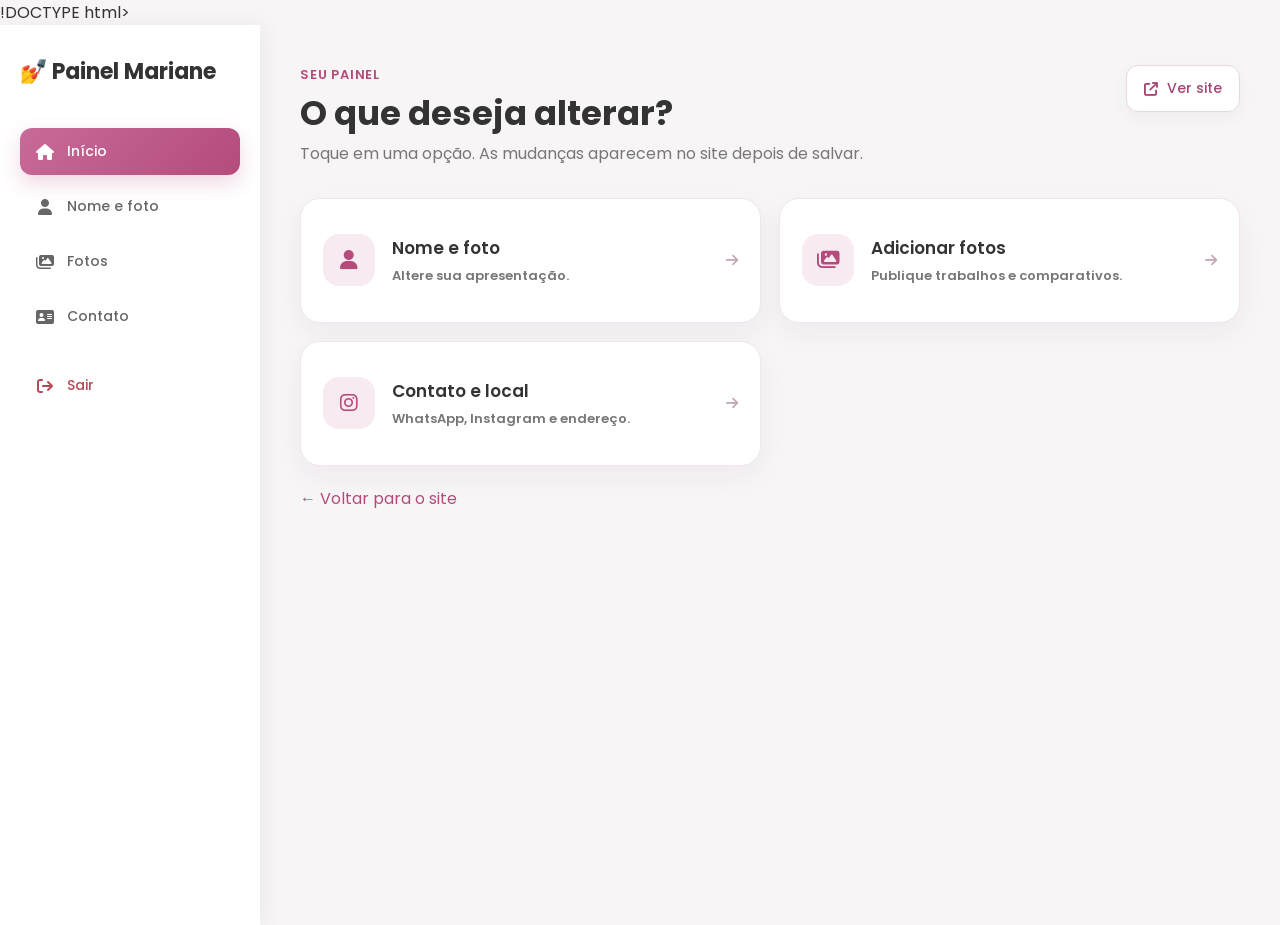
==== commit 405cde82: "Simplifica painel administrativo para celular" ====
--- a/admin/index.html
+++ b/admin/index.html
@@ -1,4 +1,4 @@
-<!DOCTYPE html>
+!DOCTYPE html>
 <html lang="pt-BR">
 
 <head>
@@ -7,7 +7,7 @@
 
     <meta
         name="viewport"
-        content="width=device-width, initial-scale=1.0"
+        content="width=device-width, initial-scale=1.0, viewport-fit=cover"
     >
 
     <title>Painel | Mariane Nails</title>
@@ -22,6 +22,8 @@
         rel="stylesheet"
         href="admin.css"
     >
+
+    <link rel="stylesheet" href="admin-mobile.css">
 
     <link
         rel="preconnect"
@@ -55,33 +57,28 @@
 
     <aside class="sidebar">
 
-        <h2>💅 Mariane Nails</h2>
+        <h2><span>💅</span> Painel Mariane</h2>
 
 <nav>
 
     <a id="menuDashboard" class="ativo">
         <i class="fa-solid fa-house"></i>
-        <span>Dashboard</span>
+        <span>Início</span>
     </a>
 
     <a id="menuPerfil">
         <i class="fa-solid fa-user"></i>
-        <span>Perfil</span>
+        <span>Nome e foto</span>
     </a>
 
     <a id="menuGaleria">
         <i class="fa-solid fa-images"></i>
-        <span>Galeria</span>
+        <span>Fotos</span>
     </a>
 
-    <a id="menuServicos">
-        <i class="fa-solid fa-hand-sparkles"></i>
-        <span>Serviços</span>
-    </a>
-
     <a id="menuRedes">
-        <i class="fa-brands fa-instagram"></i>
-        <span>Redes Sociais</span>
+        <i class="fa-solid fa-address-card"></i>
+        <span>Contato</span>
     </a>
 
     <a id="logout">
@@ -106,13 +103,13 @@
 
         <div>
             <span class="dashboardEtiqueta">
-                Painel administrativo
-            </span>
-
-            <h1>Olá, Mariane</h1>
+                Seu painel
+            </span>
+
+            <h1>O que deseja alterar?</h1>
 
             <p>
-                Gerencie as principais informações do seu site.
+                Toque em uma opção. As mudanças aparecem no site depois de salvar.
             </p>
         </div>
 
@@ -139,9 +136,9 @@
             </span>
 
             <span class="conteudoCardDashboard">
-                <strong>Perfil</strong>
+                <strong>Nome e foto</strong>
                 <small>
-                    Atualize nome, descrição e foto.
+                    Altere sua apresentação.
                 </small>
             </span>
 
@@ -158,28 +155,9 @@
             </span>
 
             <span class="conteudoCardDashboard">
-                <strong>Galeria</strong>
+                <strong>Adicionar fotos</strong>
                 <small>
-                    Publique trabalhos e Antes/Depois.
-                </small>
-            </span>
-
-            <i class="fa-solid fa-arrow-right setaCard"></i>
-        </button>
-
-        <button
-            class="cardDashboard"
-            type="button"
-            data-abrir-pagina="servicos"
-        >
-            <span class="iconeCardDashboard">
-                <i class="fa-solid fa-hand-sparkles"></i>
-            </span>
-
-            <span class="conteudoCardDashboard">
-                <strong>Serviços</strong>
-                <small>
-                    Gerencie serviços e valores.
+                    Publique trabalhos e comparativos.
                 </small>
             </span>
 
@@ -196,9 +174,9 @@
             </span>
 
             <span class="conteudoCardDashboard">
-                <strong>Redes Sociais</strong>
+                <strong>Contato e local</strong>
                 <small>
-                    Atualize seus links e endereço.
+                    WhatsApp, Instagram e endereço.
                 </small>
             </span>
 
@@ -219,8 +197,10 @@
             <div class="painel">
 
                 <h2>
-                    Editar Perfil
+                    Nome e descrição
                 </h2>
+
+                <p class="dicaAdmin"><i class="fa-solid fa-circle-info"></i> Escreva aqui como você quer se apresentar para as clientes.</p>
 
                 <label for="nome">
                     Nome
@@ -246,8 +226,10 @@
             <div class="painel">
 
                 <h2>
-                    Foto de Perfil
+                    Sua foto
                 </h2>
+
+                <p class="dicaAdmin"><i class="fa-solid fa-camera"></i> Escolha uma foto clara e centralizada. Você poderá ajustar antes de salvar.</p>
 
                 <div class="fotoPerfil">
 
@@ -266,7 +248,7 @@
                 >
 
                 <button id="salvarFoto">
-                    Atualizar Foto
+                    Salvar nova foto
                 </button>
 
             </div>
@@ -283,11 +265,11 @@
             <div class="painel">
 
                 <h2>
-                    Adicionar à galeria
+                    Publicar uma foto
                 </h2>
 
                 <p>
-                    Escolha entre uma foto de trabalho ou um comparativo de antes e depois.
+                    Primeiro escolha o tipo de publicação. Depois selecione a foto e toque em publicar.
                 </p>
 
                <div class="grupoTipoGaleria">
@@ -297,7 +279,7 @@
     </label>
 
     <p class="descricaoCampo">
-        Escolha como o conteúdo será exibido na galeria.
+        Toque em uma das opções abaixo.
     </p>
 
     <div class="opcoesTipoGaleria">
@@ -319,7 +301,7 @@
                 </strong>
 
                 <small>
-                    Publicação com uma única imagem.
+                    Uma foto do resultado final.
                 </small>
 
             </span>
@@ -347,7 +329,7 @@
                 </strong>
 
                 <small>
-                    Comparativo utilizando duas imagens.
+                    Duas fotos: uma antes e outra depois.
                 </small>
 
             </span>
@@ -378,13 +360,13 @@
     </div>
 
                 <label for="tituloGaleria">
-                    Título
+                    Título <span class="campoOpcional">(opcional)</span>
                 </label>
 
                 <input
                     id="tituloGaleria"
                     type="text"
-                    placeholder="Ex: Alongamento em gel"
+                    placeholder="Ex.: Esmaltação em gel"
                 >
 
                 <!-- FOTO DE TRABALHO -->
@@ -484,7 +466,7 @@
                 </div>
 
                 <button id="salvarGaleria">
-                    Adicionar à Galeria
+                    Publicar no site
                 </button>
 
                 <p
@@ -501,11 +483,11 @@
                     <div>
 
                         <h2>
-                            Fotos cadastradas
+                            Fotos publicadas
                         </h2>
 
                         <p>
-                            Visualize e remova os trabalhos publicados.
+                            Tudo que já aparece na galeria do site.
                         </p>
 
                     </div>
@@ -532,27 +514,6 @@
 
         </section>
 
-        <!-- SERVIÇOS -->
-
-        <section
-            id="servicos"
-            class="pagina escondido"
-        >
-
-            <div class="painel">
-
-                <h2>
-                    Serviços
-                </h2>
-
-                <p>
-                    Em breve você poderá cadastrar e editar todos os serviços.
-                </p>
-
-            </div>
-
-        </section>
-
         <!-- REDES -->
 
         <section
@@ -563,8 +524,10 @@
             <div class="painel">
 
                 <h2>
-                    Redes Sociais
+                    Contato e localização
                 </h2>
+
+                <p class="dicaAdmin"><i class="fa-solid fa-circle-info"></i> Preencha somente os dados que deseja mostrar para as clientes.</p>
 
                 <label for="whatsapp">
                     WhatsApp
@@ -597,7 +560,7 @@
                 >
 
                 <button id="salvarRedes">
-                    Salvar Redes
+                    Salvar contato e local
                 </button>
 
             </div>
@@ -713,4 +676,4 @@
 
 </body>
 
-</html>+</html>
--- a/admin/admin-mobile.css
+++ b/admin/admin-mobile.css
@@ -0,0 +1,402 @@
+/* =========================================
+   PAINEL SIMPLES — MOBILE FIRST
+========================================= */
+
+:root {
+    --admin-ink: #321829;
+    --admin-plum: #63254e;
+    --admin-pink: #cf4e8e;
+    --admin-soft: #fbf3f8;
+    --admin-line: #eddde6;
+}
+
+.dicaAdmin {
+    display: flex;
+    align-items: flex-start;
+    gap: 9px;
+    margin: 0 0 20px !important;
+    padding: 13px 14px;
+    border: 1px solid #ecdbe5;
+    border-radius: 14px;
+    background: #fff7fb;
+    color: #6f5966 !important;
+    font-size: 13px;
+    line-height: 1.55;
+}
+
+.dicaAdmin i {
+    margin-top: 3px;
+    color: var(--admin-pink);
+}
+
+.campoOpcional {
+    color: #95858e;
+    font-size: 12px;
+    font-weight: 400;
+}
+
+@media (max-width: 760px) {
+    body {
+        min-width: 0;
+        padding: 0 0 calc(92px + env(safe-area-inset-bottom));
+        background:
+            radial-gradient(circle at 100% 0, rgba(207, 78, 142, 0.12), transparent 30%),
+            #faf6f8;
+    }
+
+    .dashboard {
+        display: block;
+        min-height: 100svh;
+    }
+
+    /* Menu inferior com as quatro ações realmente úteis */
+    .sidebar {
+        position: fixed;
+        right: 12px;
+        bottom: calc(10px + env(safe-area-inset-bottom));
+        left: 12px;
+        z-index: 3000;
+        width: auto;
+        height: auto;
+        padding: 6px;
+        border: 1px solid rgba(255,255,255,.16);
+        border-radius: 22px;
+        background: rgba(57, 19, 43, .96);
+        box-shadow: 0 18px 45px rgba(57, 19, 43, .28);
+    }
+
+    .sidebar > h2 {
+        display: none;
+    }
+
+    .sidebar nav {
+        display: grid;
+        grid-template-columns: repeat(4, minmax(0, 1fr));
+        gap: 2px;
+    }
+
+    .sidebar a {
+        display: flex;
+        align-items: center;
+        justify-content: center;
+        flex-direction: column;
+        gap: 4px;
+        min-width: 0;
+        min-height: 58px;
+        padding: 7px 2px;
+        border-radius: 16px;
+        color: rgba(255,255,255,.68);
+        font-size: 10px;
+        line-height: 1.15;
+        text-align: center;
+        box-shadow: none;
+    }
+
+    .sidebar a i {
+        width: auto;
+        font-size: 18px;
+    }
+
+    .sidebar a span {
+        overflow: hidden;
+        max-width: 100%;
+        text-overflow: ellipsis;
+        white-space: nowrap;
+    }
+
+    .sidebar a:hover {
+        color: #fff;
+        background: transparent;
+        transform: none;
+    }
+
+    .sidebar a.ativo {
+        color: #fff;
+        background: rgba(255,255,255,.13);
+        box-shadow: none;
+    }
+
+    /* Sair fica fora do menu principal para não confundir */
+    #logout {
+        position: fixed;
+        top: calc(12px + env(safe-area-inset-top));
+        right: 14px;
+        z-index: 3100;
+        width: 42px;
+        min-height: 42px;
+        margin: 0;
+        padding: 0;
+        border: 1px solid #ecdde5;
+        border-radius: 50%;
+        background: rgba(255,255,255,.94);
+        color: #9b456b;
+        box-shadow: 0 8px 24px rgba(64, 25, 46, .1);
+    }
+
+    #logout span {
+        display: none;
+    }
+
+    #logout:hover {
+        color: #9b456b;
+        background: #fff;
+    }
+
+    .conteudo {
+        width: 100%;
+        padding: calc(22px + env(safe-area-inset-top)) 14px 24px;
+    }
+
+    .pagina {
+        width: min(100%, 560px);
+        margin: 0 auto;
+    }
+
+    .dashboardCabecalho {
+        display: block;
+        margin-bottom: 22px;
+        padding-right: 50px;
+    }
+
+    .dashboardEtiqueta {
+        display: inline-flex;
+        margin-bottom: 8px;
+        color: var(--admin-pink);
+        font-size: 11px;
+        font-weight: 700;
+        letter-spacing: .8px;
+        text-transform: uppercase;
+    }
+
+    .dashboardCabecalho h1 {
+        margin-bottom: 8px;
+        color: var(--admin-ink);
+        font-size: clamp(27px, 8vw, 36px);
+        line-height: 1.12;
+    }
+
+    .dashboardCabecalho p {
+        color: #796772;
+        font-size: 14px;
+        line-height: 1.6;
+    }
+
+    .verSite {
+        display: inline-flex;
+        width: auto;
+        margin-top: 15px;
+        padding: 10px 14px;
+        border: 1px solid #e9d8e2;
+        border-radius: 12px;
+        background: #fff;
+        color: var(--admin-plum);
+        font-size: 13px;
+        box-shadow: none;
+    }
+
+    .cardsDashboard {
+        display: grid;
+        grid-template-columns: 1fr;
+        gap: 12px;
+    }
+
+    .cardDashboard {
+        display: grid;
+        grid-template-columns: 54px 1fr 18px;
+        align-items: center;
+        gap: 13px;
+        width: 100%;
+        min-height: 92px;
+        padding: 16px;
+        border: 1px solid var(--admin-line);
+        border-radius: 20px;
+        background: rgba(255,255,255,.96);
+        color: var(--admin-ink);
+        text-align: left;
+        box-shadow: 0 10px 28px rgba(61, 27, 48, .07);
+    }
+
+    .cardDashboard:hover {
+        transform: none;
+    }
+
+    .iconeCardDashboard {
+        display: grid;
+        place-items: center;
+        width: 54px;
+        height: 54px;
+        border-radius: 17px;
+        background: linear-gradient(145deg, #f8e0ed, #eee3fa);
+        color: #a83f78;
+        font-size: 21px;
+    }
+
+    .conteudoCardDashboard {
+        display: flex;
+        flex-direction: column;
+        gap: 4px;
+    }
+
+    .conteudoCardDashboard strong {
+        font-size: 16px;
+    }
+
+    .conteudoCardDashboard small {
+        color: #7e6e77;
+        font-size: 12px;
+        line-height: 1.45;
+    }
+
+    .setaCard {
+        color: #bb8da5;
+    }
+
+    .painel {
+        margin-bottom: 14px;
+        padding: 20px 16px;
+        border: 1px solid var(--admin-line);
+        border-radius: 22px;
+        box-shadow: 0 10px 28px rgba(61, 27, 48, .06);
+    }
+
+    .painel h2 {
+        margin-bottom: 8px;
+        color: var(--admin-ink);
+        font-size: 21px;
+        line-height: 1.25;
+    }
+
+    .painel > p:not(.dicaAdmin):not(.mensagemGaleria) {
+        margin-bottom: 18px;
+        color: #7c6974;
+        font-size: 13px;
+        line-height: 1.55;
+    }
+
+    label {
+        margin-bottom: 7px;
+        color: #4f3947;
+        font-size: 14px;
+    }
+
+    input,
+    textarea,
+    select {
+        min-height: 54px;
+        margin-bottom: 18px;
+        padding: 14px;
+        border-radius: 15px;
+        font-size: 16px; /* evita zoom automático no iPhone */
+    }
+
+    textarea {
+        min-height: 120px;
+    }
+
+    input[type="file"] {
+        padding: 9px;
+        font-size: 13px;
+    }
+
+    input[type="file"]::file-selector-button {
+        min-height: 42px;
+        margin-right: 8px;
+    }
+
+    button {
+        min-height: 54px;
+        border-radius: 15px;
+        font-size: 15px;
+    }
+
+    #salvarPerfil,
+    #salvarFoto,
+    #salvarGaleria,
+    #salvarRedes {
+        width: 100%;
+        background: linear-gradient(135deg, #cf4e8e, #8b3e83);
+        box-shadow: 0 12px 26px rgba(174, 61, 122, .22);
+    }
+
+    .fotoPerfil {
+        width: 148px;
+        height: 148px;
+        margin: 12px auto 20px;
+        border-radius: 28px;
+    }
+
+    .fotoPerfil img {
+        border-radius: 24px;
+        object-fit: cover;
+    }
+
+    .opcoesTipoGaleria {
+        grid-template-columns: 1fr;
+        gap: 10px;
+    }
+
+    .opcaoTipoGaleria {
+        min-height: 82px;
+        padding: 13px;
+        border-radius: 17px;
+    }
+
+    .iconeTipoGaleria {
+        width: 46px;
+        height: 46px;
+    }
+
+    #campoTrabalho,
+    #campoAntesDepois {
+        padding: 14px;
+        border-radius: 18px;
+    }
+
+    .camposAntesDepois {
+        grid-template-columns: 1fr;
+    }
+
+    .previewGaleria {
+        max-width: 250px;
+        margin: 0 auto 18px;
+        border-radius: 18px;
+    }
+
+    .cabecalhoGaleria {
+        align-items: flex-start;
+        gap: 10px;
+    }
+
+    #atualizarGaleria {
+        width: auto;
+        min-height: 40px;
+        padding: 8px 11px;
+        font-size: 12px;
+    }
+
+    #listaGaleria {
+        grid-template-columns: 1fr;
+        gap: 12px;
+    }
+
+    .itemGaleria {
+        border-radius: 18px;
+    }
+
+    .informacoesItemGaleria {
+        padding: 13px;
+    }
+
+    .botaoExcluirGaleria {
+        width: 100%;
+    }
+
+    #servicos {
+        display: none !important;
+    }
+
+    .voltar {
+        display: none;
+    }
+}
+
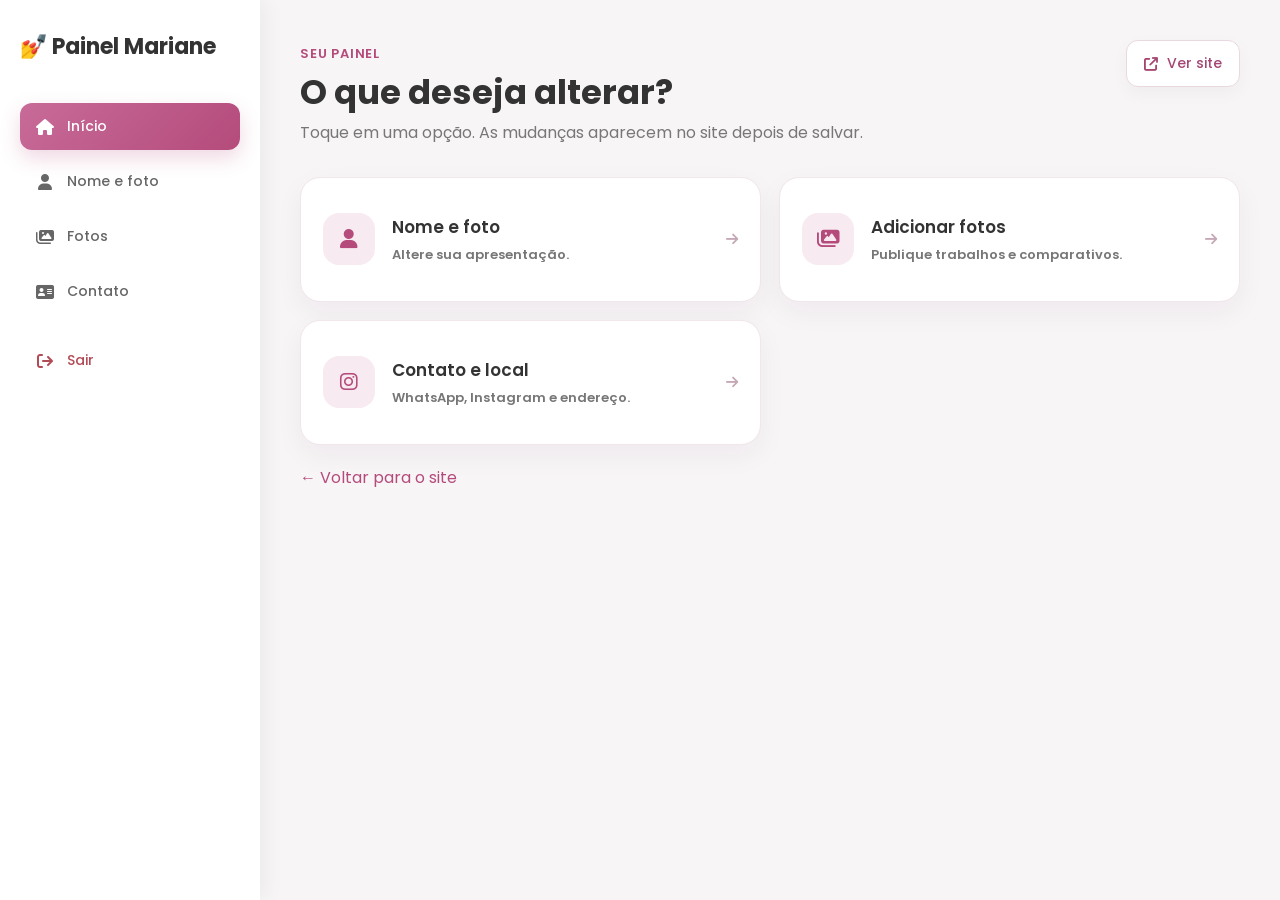
==== commit abda8f26: "Adiciona guias visuais ao painel mobile" ====
--- a/admin/index.html
+++ b/admin/index.html
@@ -1,4 +1,4 @@
-!DOCTYPE html>
+<!DOCTYPE html>
 <html lang="pt-BR">
 
 <head>
@@ -196,6 +196,19 @@
 
             <div class="painel">
 
+                <div class="guiaVisualAdmin">
+                    <div class="guiaVisualTexto">
+                        <span class="guiaVisualEtiqueta"><i class="fa-solid fa-eye"></i> Onde aparece</span>
+                        <strong>No começo do site</strong>
+                        <small>A foto, o nome e a descrição aparecem juntos nesta área.</small>
+                    </div>
+                    <div class="miniSite miniSitePerfil" aria-hidden="true">
+                        <img id="guiaFotoPerfil" src="../public/imagens/perfil.jpeg" alt="">
+                        <span id="guiaNomePerfil">Mariane Nails</span>
+                        <i></i><i></i>
+                    </div>
+                </div>
+
                 <h2>
                     Nome e descrição
                 </h2>
@@ -263,6 +276,18 @@
         >
 
             <div class="painel">
+
+                <div class="guiaVisualAdmin">
+                    <div class="guiaVisualTexto">
+                        <span class="guiaVisualEtiqueta"><i class="fa-solid fa-eye"></i> Onde aparece</span>
+                        <strong>Na galeria do site</strong>
+                        <small>Trabalho usa uma foto. Antes e Depois usa duas fotos lado a lado.</small>
+                    </div>
+                    <div class="miniSite miniSiteGaleria" id="guiaGaleriaImagens" aria-hidden="true">
+                        <span><i class="fa-regular fa-image"></i></span>
+                        <span><i class="fa-regular fa-image"></i></span>
+                    </div>
+                </div>
 
                 <h2>
                     Publicar uma foto
@@ -523,6 +548,19 @@
 
             <div class="painel">
 
+                <div class="guiaVisualAdmin">
+                    <div class="guiaVisualTexto">
+                        <span class="guiaVisualEtiqueta"><i class="fa-solid fa-eye"></i> Onde aparece</span>
+                        <strong>Nos botões de atendimento</strong>
+                        <small>Esses dados abrem o WhatsApp, Instagram e a localização para a cliente.</small>
+                    </div>
+                    <div class="miniSite miniSiteContato" aria-hidden="true">
+                        <span class="miniWhatsapp"><i class="fa-brands fa-whatsapp"></i> WhatsApp</span>
+                        <span class="miniInstagram"><i class="fa-brands fa-instagram"></i> Instagram</span>
+                        <span class="miniLocal"><i class="fa-solid fa-location-dot"></i> Local</span>
+                    </div>
+                </div>
+
                 <h2>
                     Contato e localização
                 </h2>
--- a/admin/admin-mobile.css
+++ b/admin/admin-mobile.css
@@ -34,6 +34,132 @@
     font-size: 12px;
     font-weight: 400;
 }
+
+/* Miniaturas que mostram onde cada informação aparece no site */
+.guiaVisualAdmin {
+    display: grid;
+    grid-template-columns: minmax(0, 1fr) 150px;
+    align-items: center;
+    gap: 18px;
+    margin-bottom: 24px;
+    padding: 16px;
+    border: 1px solid #eadbe4;
+    border-radius: 19px;
+    background: linear-gradient(145deg, #fffafd, #f7eef8);
+}
+
+.guiaVisualTexto {
+    display: flex;
+    flex-direction: column;
+    gap: 5px;
+}
+
+.guiaVisualEtiqueta {
+    color: var(--admin-pink);
+    font-size: 10px;
+    font-weight: 700;
+    letter-spacing: .7px;
+    text-transform: uppercase;
+}
+
+.guiaVisualTexto strong {
+    color: var(--admin-ink);
+    font-size: 15px;
+}
+
+.guiaVisualTexto small {
+    color: #796873;
+    font-size: 12px;
+    line-height: 1.5;
+}
+
+.miniSite {
+    overflow: hidden;
+    min-height: 120px;
+    padding: 12px;
+    border: 4px solid #4f1d3d;
+    border-radius: 20px;
+    background: #fff;
+    box-shadow: 0 10px 22px rgba(55, 20, 42, .13);
+}
+
+.miniSitePerfil {
+    display: flex;
+    align-items: center;
+    flex-direction: column;
+    gap: 6px;
+}
+
+.miniSitePerfil img {
+    width: 48px;
+    height: 48px;
+    border: 2px solid #e58cbd;
+    border-radius: 16px;
+    object-fit: cover;
+}
+
+.miniSitePerfil span {
+    color: #42152f;
+    font-family: Georgia, serif;
+    font-size: 12px;
+    font-weight: 700;
+}
+
+.miniSitePerfil i {
+    width: 78%;
+    height: 5px;
+    border-radius: 9px;
+    background: #eadfe6;
+}
+
+.miniSitePerfil i:last-child {
+    width: 52%;
+}
+
+.miniSiteGaleria {
+    display: grid;
+    grid-template-columns: repeat(2, 1fr);
+    gap: 6px;
+}
+
+.miniSiteGaleria span {
+    display: grid;
+    place-items: center;
+    overflow: hidden;
+    min-width: 0;
+    border-radius: 9px;
+    background: linear-gradient(145deg, #f3d8e8, #e8def4);
+    color: #a64c7f;
+}
+
+.miniSiteGaleria img {
+    width: 100%;
+    height: 100%;
+    min-height: 92px;
+    object-fit: cover;
+}
+
+.miniSiteContato {
+    display: flex;
+    justify-content: center;
+    flex-direction: column;
+    gap: 6px;
+}
+
+.miniSiteContato span {
+    display: flex;
+    align-items: center;
+    gap: 6px;
+    padding: 7px 8px;
+    border-radius: 8px;
+    color: #fff;
+    font-size: 8px;
+    font-weight: 700;
+}
+
+.miniWhatsapp { background: #24ba61; }
+.miniInstagram { background: linear-gradient(135deg, #8d48a5, #db4f8f); }
+.miniLocal { background: #743e79; }
 
 @media (max-width: 760px) {
     body {
@@ -259,6 +385,38 @@
         box-shadow: 0 10px 28px rgba(61, 27, 48, .06);
     }
 
+    .guiaVisualAdmin {
+        grid-template-columns: minmax(0, 1fr) 116px;
+        gap: 12px;
+        margin: -4px 0 20px;
+        padding: 13px;
+        border-radius: 17px;
+    }
+
+    .guiaVisualTexto strong {
+        font-size: 14px;
+    }
+
+    .guiaVisualTexto small {
+        font-size: 11px;
+    }
+
+    .miniSite {
+        min-height: 104px;
+        padding: 9px;
+        border-width: 3px;
+        border-radius: 17px;
+    }
+
+    .miniSitePerfil img {
+        width: 42px;
+        height: 42px;
+    }
+
+    .miniSiteGaleria img {
+        min-height: 80px;
+    }
+
     .painel h2 {
         margin-bottom: 8px;
         color: var(--admin-ink);
